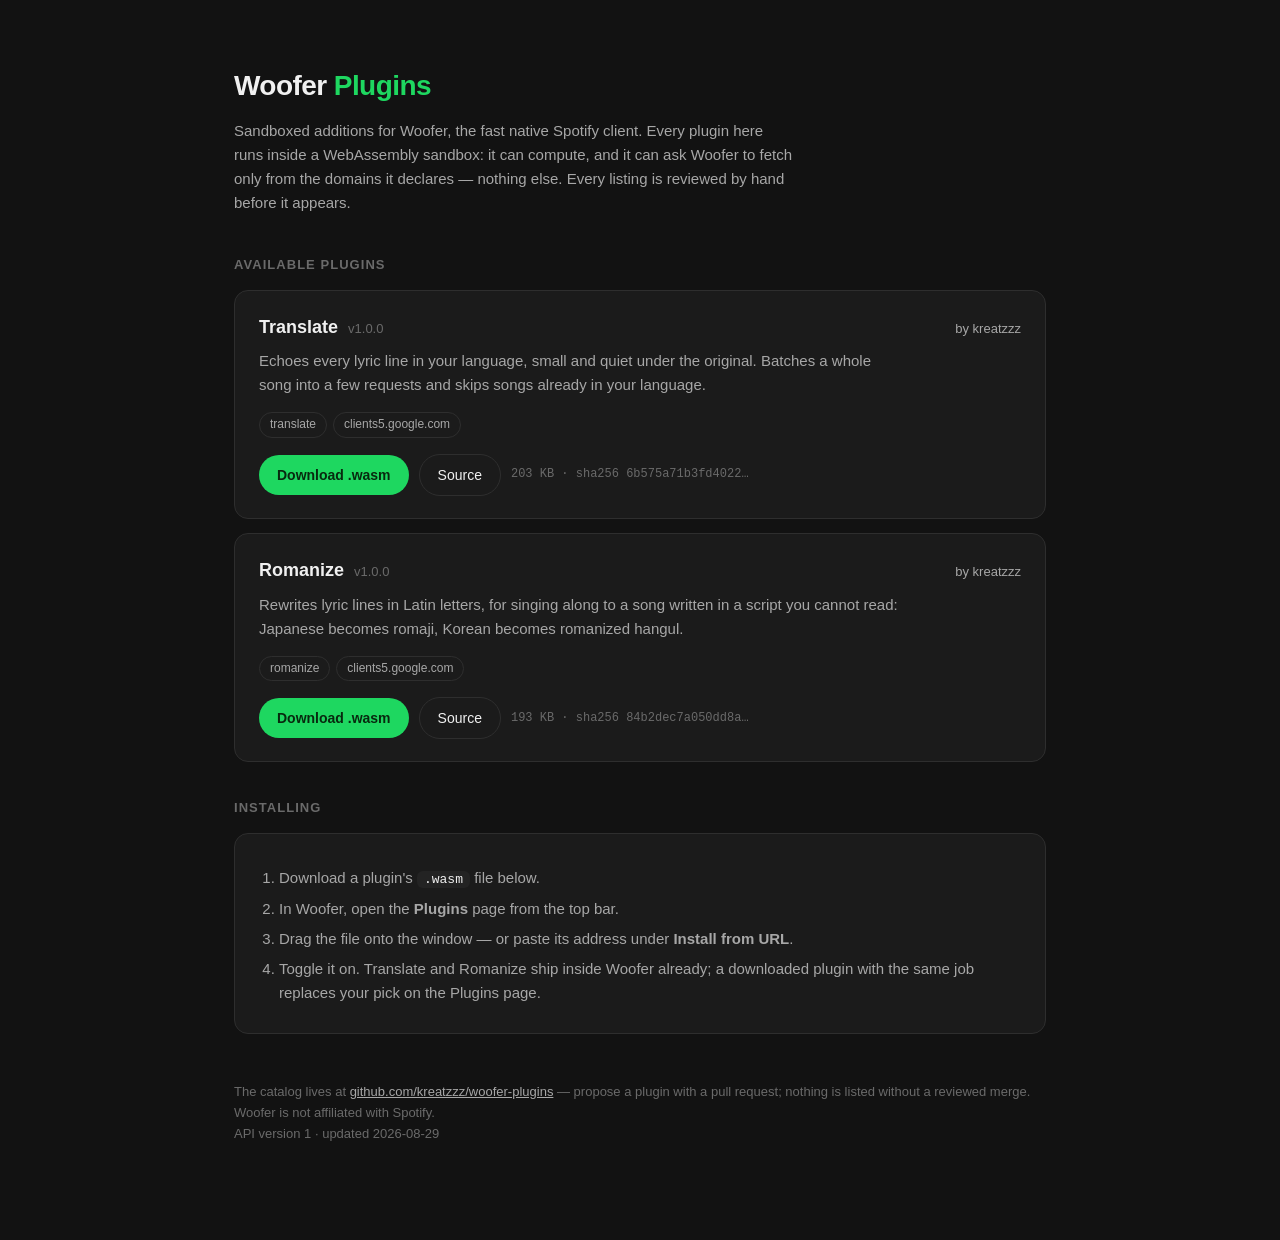
==== index.html @ 0621ac10 "Open the plugin catalog with Translate and Romanize The site is the registry: one static page readin" ====
<!doctype html>
<html lang="en">
<head>
<meta charset="utf-8">
<meta name="viewport" content="width=device-width, initial-scale=1">
<title>Woofer Plugins</title>
<meta name="description" content="Sandboxed plugins for Woofer, the fast native Spotify client.">
<link rel="stylesheet" href="style.css">
</head>
<body>
<div class="wrap">
  <header>
    <div class="logo">Woofer <span>Plugins</span></div>
    <p>Sandboxed additions for Woofer, the fast native Spotify client. Every
    plugin here runs inside a WebAssembly sandbox: it can compute, and it can
    ask Woofer to fetch only from the domains it declares — nothing else.
    Every listing is reviewed by hand before it appears.</p>
  </header>

  <h2>Available plugins</h2>
  <div id="plugins"><p class="desc">Loading the catalog…</p></div>

  <h2>Installing</h2>
  <div class="how">
    <ol>
      <li>Download a plugin's <code>.wasm</code> file below.</li>
      <li>In Woofer, open the <strong>Plugins</strong> page from the top bar.</li>
      <li>Drag the file onto the window — or paste its address under
      <strong>Install from URL</strong>.</li>
      <li>Toggle it on. Translate and Romanize ship inside Woofer already; a
      downloaded plugin with the same job replaces your pick on the Plugins
      page.</li>
    </ol>
  </div>

  <footer>
    The catalog lives at
    <a href="https://github.com/kreatzzz/woofer-plugins">github.com/kreatzzz/woofer-plugins</a>
    — propose a plugin with a pull request; nothing is listed without a
    reviewed merge. Woofer is not affiliated with Spotify.<br>
    API version 1 · <span id="updated"></span>
  </footer>
</div>
<script src="main.js"></script>
</body>
</html>
---- style.css ----
:root {
  --bg: #121212; --panel: #1b1b1b; --panel-hover: #232323;
  --text: #f0f0f0; --secondary: #a7a7a7; --dim: #6a6a6a;
  --accent: #1ed760; --accent-text: #08290f; --outline: #2e2e2e;
}
* { box-sizing: border-box; margin: 0; padding: 0; }
body {
  background: var(--bg); color: var(--text);
  font: 15px/1.6 -apple-system, "Segoe UI", Roboto, Helvetica, Arial, sans-serif;
  -webkit-font-smoothing: antialiased;
}
.wrap { max-width: 860px; margin: 0 auto; padding: 64px 24px 96px; }
header { margin-bottom: 40px; }
.logo { font-size: 28px; font-weight: 700; letter-spacing: -0.02em; }
.logo span { color: var(--accent); }
header p { color: var(--secondary); max-width: 560px; margin-top: 10px; }
h2 {
  font-size: 13px; font-weight: 600; text-transform: uppercase;
  letter-spacing: 0.08em; color: var(--dim); margin: 36px 0 14px;
}
.plugin {
  background: var(--panel); border: 1px solid var(--outline); border-radius: 14px;
  padding: 22px 24px; margin-bottom: 14px;
}
.plugin:hover { background: var(--panel-hover); }
.row { display: flex; align-items: baseline; gap: 10px; flex-wrap: wrap; }
.name { font-size: 18px; font-weight: 650; }
.version { color: var(--dim); font-size: 13px; }
.publisher { color: var(--secondary); font-size: 13px; margin-left: auto; }
.desc { color: var(--secondary); margin: 8px 0 14px; max-width: 640px; }
.chip {
  display: inline-block; font-size: 12px; color: var(--secondary);
  border: 1px solid var(--outline); border-radius: 999px; padding: 2px 10px; margin-right: 6px;
}
.actions { margin-top: 16px; display: flex; gap: 10px; align-items: center; flex-wrap: wrap; }
.button {
  display: inline-block; background: var(--accent); color: var(--accent-text);
  font-weight: 600; font-size: 14px; text-decoration: none;
  border-radius: 999px; padding: 9px 18px;
}
.button:hover { filter: brightness(1.08); }
.button.ghost {
  background: transparent; color: var(--text);
  border: 1px solid var(--outline); font-weight: 500;
}
.button.ghost:hover { border-color: var(--secondary); }
.digest { color: var(--dim); font-size: 12px; font-family: ui-monospace, monospace; }
.how {
  background: var(--panel); border: 1px solid var(--outline); border-radius: 14px;
  padding: 22px 24px; color: var(--secondary);
}
.how ol { margin: 10px 0 0 20px; }
.how li { margin: 6px 0; }
.how code {
  background: var(--panel-hover); border-radius: 6px; padding: 1px 7px;
  font-size: 13px; color: var(--text);
}
footer { margin-top: 48px; color: var(--dim); font-size: 13px; }
footer a { color: var(--secondary); }
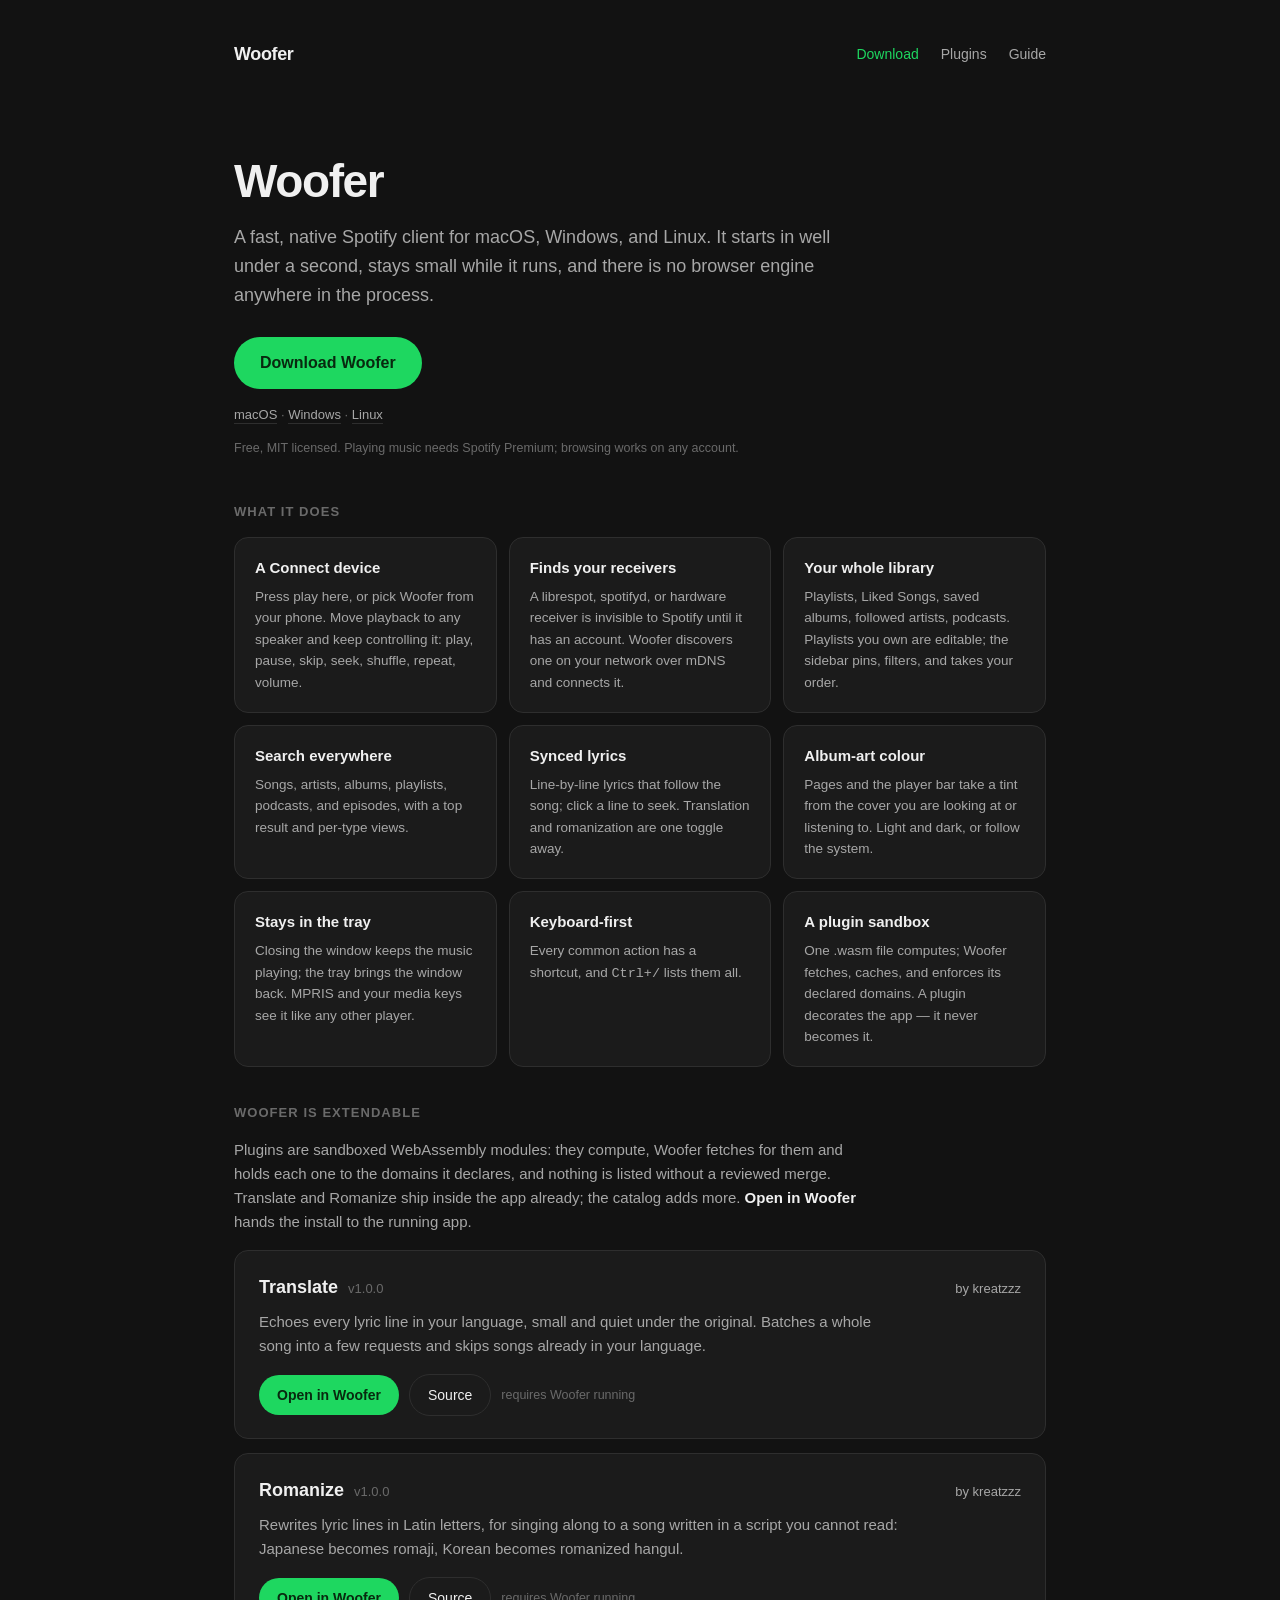
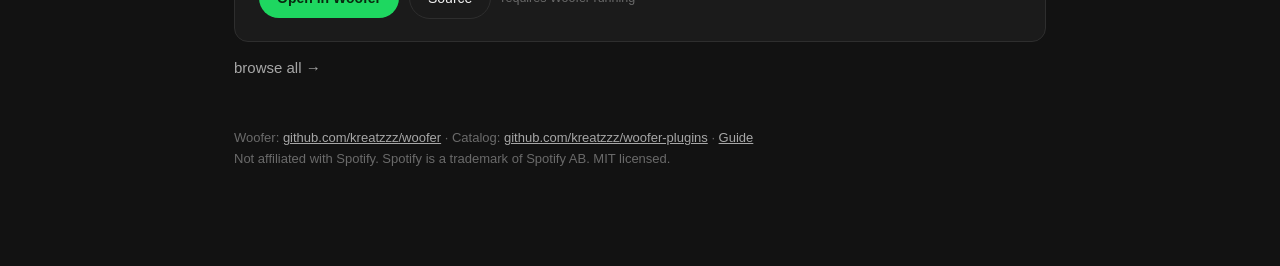
==== commit 2de22c50: "Reshape the site around the app download, and sync the catalog The landing page sells Woofer first w" ====
--- a/index.html
+++ b/index.html
@@ -3,42 +3,112 @@
 <head>
 <meta charset="utf-8">
 <meta name="viewport" content="width=device-width, initial-scale=1">
-<title>Woofer Plugins</title>
-<meta name="description" content="Sandboxed plugins for Woofer, the fast native Spotify client.">
+<title>Woofer — a fast, native Spotify client</title>
+<meta name="description" content="Woofer is a fast, native Spotify client for macOS, Windows, and Linux, extendable with sandboxed plugins.">
 <link rel="stylesheet" href="style.css">
 </head>
 <body>
 <div class="wrap">
-  <header>
-    <div class="logo">Woofer <span>Plugins</span></div>
-    <p>Sandboxed additions for Woofer, the fast native Spotify client. Every
-    plugin here runs inside a WebAssembly sandbox: it can compute, and it can
-    ask Woofer to fetch only from the domains it declares — nothing else.
-    Every listing is reviewed by hand before it appears.</p>
-  </header>
+  <nav class="nav">
+    <a class="nav-logo" href="index.html">Woofer</a>
+    <div class="nav-links">
+      <a href="index.html" aria-current="page">Download</a>
+      <a href="plugins.html">Plugins</a>
+      <a href="guide.html">Guide</a>
+    </div>
+  </nav>
 
-  <h2>Available plugins</h2>
-  <div id="plugins"><p class="desc">Loading the catalog…</p></div>
+  <section class="hero">
+    <h1>Woofer</h1>
+    <p class="pitch">A fast, native Spotify client for macOS, Windows, and
+    Linux. It starts in well under a second, stays small while it runs, and
+    there is no browser engine anywhere in the process.</p>
+    <!-- Per-OS asset URLs embed the version
+         (…/releases/latest/download/woofer-vX-macos-universal.dmg and
+         siblings), so they can only be written once a release exists.
+         Every button below points at the releases page; with the first
+         tagged release, swap the OS links for exact asset URLs. -->
+    <div class="cta-row">
+      <a class="button cta" href="https://github.com/kreatzzz/woofer/releases/latest">Download Woofer</a>
+    </div>
+    <p class="os-links">
+      <a href="https://github.com/kreatzzz/woofer/releases/latest">macOS</a> ·
+      <a href="https://github.com/kreatzzz/woofer/releases/latest">Windows</a> ·
+      <a href="https://github.com/kreatzzz/woofer/releases/latest">Linux</a>
+    </p>
+    <p class="fineprint">Free, MIT licensed. Playing music needs Spotify
+    Premium; browsing works on any account.</p>
+  </section>
 
-  <h2>Installing</h2>
-  <div class="how">
-    <ol>
-      <li>Download a plugin's <code>.wasm</code> file below.</li>
-      <li>In Woofer, open the <strong>Plugins</strong> page from the top bar.</li>
-      <li>Drag the file onto the window — or paste its address under
-      <strong>Install from URL</strong>.</li>
-      <li>Toggle it on. Translate and Romanize ship inside Woofer already; a
-      downloaded plugin with the same job replaces your pick on the Plugins
-      page.</li>
-    </ol>
+  <h2>What it does</h2>
+  <div class="grid">
+    <div class="feature">
+      <h3>A Connect device</h3>
+      <p>Press play here, or pick Woofer from your phone. Move playback to
+      any speaker and keep controlling it: play, pause, skip, seek,
+      shuffle, repeat, volume.</p>
+    </div>
+    <div class="feature">
+      <h3>Finds your receivers</h3>
+      <p>A librespot, spotifyd, or hardware receiver is invisible to
+      Spotify until it has an account. Woofer discovers one on your
+      network over mDNS and connects it.</p>
+    </div>
+    <div class="feature">
+      <h3>Your whole library</h3>
+      <p>Playlists, Liked Songs, saved albums, followed artists, podcasts.
+      Playlists you own are editable; the sidebar pins, filters, and takes
+      your order.</p>
+    </div>
+    <div class="feature">
+      <h3>Search everywhere</h3>
+      <p>Songs, artists, albums, playlists, podcasts, and episodes, with a
+      top result and per-type views.</p>
+    </div>
+    <div class="feature">
+      <h3>Synced lyrics</h3>
+      <p>Line-by-line lyrics that follow the song; click a line to seek.
+      Translation and romanization are one toggle away.</p>
+    </div>
+    <div class="feature">
+      <h3>Album-art colour</h3>
+      <p>Pages and the player bar take a tint from the cover you are
+      looking at or listening to. Light and dark, or follow the system.</p>
+    </div>
+    <div class="feature">
+      <h3>Stays in the tray</h3>
+      <p>Closing the window keeps the music playing; the tray brings the
+      window back. MPRIS and your media keys see it like any other
+      player.</p>
+    </div>
+    <div class="feature">
+      <h3>Keyboard-first</h3>
+      <p>Every common action has a shortcut, and <code>Ctrl+/</code> lists
+      them all.</p>
+    </div>
+    <div class="feature">
+      <h3>A plugin sandbox</h3>
+      <p>One .wasm file computes; Woofer fetches, caches, and enforces its
+      declared domains. A plugin decorates the app — it never becomes
+      it.</p>
+    </div>
   </div>
 
+  <h2>Woofer is extendable</h2>
+  <p class="section-lead">Plugins are sandboxed WebAssembly modules: they
+  compute, Woofer fetches for them and holds each one to the domains it
+  declares, and nothing is listed without a reviewed merge. Translate and
+  Romanize ship inside the app already; the catalog adds more.
+  <strong>Open in Woofer</strong> hands the install to the running app.</p>
+  <div id="featured"><p class="desc">Loading the catalog…</p></div>
+  <p><a class="quiet-link" href="plugins.html">browse all →</a></p>
+
   <footer>
-    The catalog lives at
-    <a href="https://github.com/kreatzzz/woofer-plugins">github.com/kreatzzz/woofer-plugins</a>
-    — propose a plugin with a pull request; nothing is listed without a
-    reviewed merge. Woofer is not affiliated with Spotify.<br>
-    API version 1 · <span id="updated"></span>
+    Woofer: <a href="https://github.com/kreatzzz/woofer">github.com/kreatzzz/woofer</a>
+    · Catalog: <a href="https://github.com/kreatzzz/woofer-plugins">github.com/kreatzzz/woofer-plugins</a>
+    · <a href="guide.html">Guide</a><br>
+    Not affiliated with Spotify. Spotify is a trademark of Spotify AB.
+    MIT licensed.
   </footer>
 </div>
 <script src="main.js"></script>
--- a/style.css
+++ b/style.css
@@ -9,15 +9,60 @@
   font: 15px/1.6 -apple-system, "Segoe UI", Roboto, Helvetica, Arial, sans-serif;
   -webkit-font-smoothing: antialiased;
 }
-.wrap { max-width: 860px; margin: 0 auto; padding: 64px 24px 96px; }
+.wrap { max-width: 860px; margin: 0 auto; padding: 40px 24px 96px; }
+
+/* the shared site nav: Download · Plugins · Guide */
+.nav {
+  display: flex; align-items: center; justify-content: space-between;
+  margin-bottom: 48px;
+}
+.nav-logo {
+  font-size: 18px; font-weight: 700; letter-spacing: -0.02em;
+  color: var(--text); text-decoration: none;
+}
+.nav-links { display: flex; gap: 22px; }
+.nav-links a { color: var(--secondary); text-decoration: none; font-size: 14px; }
+.nav-links a:hover { color: var(--text); }
+.nav-links a[aria-current="page"] { color: var(--accent); }
+
+/* page intro under the nav */
+header h1 { font-size: 26px; font-weight: 700; letter-spacing: -0.02em; }
+header p { color: var(--secondary); max-width: 560px; margin-top: 10px; }
 header { margin-bottom: 40px; }
-.logo { font-size: 28px; font-weight: 700; letter-spacing: -0.02em; }
-.logo span { color: var(--accent); }
-header p { color: var(--secondary); max-width: 560px; margin-top: 10px; }
+header a { color: var(--text); text-underline-offset: 3px; text-decoration-color: var(--outline); }
+header a:hover { text-decoration-color: var(--secondary); }
+
 h2 {
   font-size: 13px; font-weight: 600; text-transform: uppercase;
   letter-spacing: 0.08em; color: var(--dim); margin: 36px 0 14px;
 }
+.section-lead { color: var(--secondary); max-width: 640px; margin: 0 0 16px; }
+.section-lead strong { color: var(--text); }
+
+/* the landing hero */
+.hero { padding: 40px 0 8px; }
+.hero h1 { font-size: 46px; font-weight: 700; letter-spacing: -0.03em; line-height: 1.05; }
+.pitch { color: var(--secondary); font-size: 18px; max-width: 620px; margin: 18px 0 28px; }
+.cta-row { display: flex; gap: 12px; align-items: center; flex-wrap: wrap; }
+.button.cta { font-size: 16px; padding: 13px 26px; }
+.os-links { margin-top: 16px; color: var(--dim); font-size: 13px; }
+.os-links a {
+  color: var(--secondary); text-decoration: none;
+  border-bottom: 1px solid var(--outline); padding-bottom: 1px;
+}
+.os-links a:hover { color: var(--text); border-color: var(--secondary); }
+.fineprint { margin-top: 12px; color: var(--dim); font-size: 12.5px; }
+
+/* the feature grid */
+.grid { display: grid; grid-template-columns: repeat(3, 1fr); gap: 12px; }
+.feature {
+  background: var(--panel); border: 1px solid var(--outline);
+  border-radius: 14px; padding: 18px 20px;
+}
+.feature h3 { font-size: 15px; font-weight: 650; margin-bottom: 6px; }
+.feature p { color: var(--secondary); font-size: 13.5px; }
+
+/* plugin cards, on both the landing teaser and the catalog */
 .plugin {
   background: var(--panel); border: 1px solid var(--outline); border-radius: 14px;
   padding: 22px 24px; margin-bottom: 14px;
@@ -32,6 +77,7 @@
   display: inline-block; font-size: 12px; color: var(--secondary);
   border: 1px solid var(--outline); border-radius: 999px; padding: 2px 10px; margin-right: 6px;
 }
+.chip.cat { color: var(--accent); border-color: #2b5233; }
 .actions { margin-top: 16px; display: flex; gap: 10px; align-items: center; flex-wrap: wrap; }
 .button {
   display: inline-block; background: var(--accent); color: var(--accent-text);
@@ -45,6 +91,11 @@
 }
 .button.ghost:hover { border-color: var(--secondary); }
 .digest { color: var(--dim); font-size: 12px; font-family: ui-monospace, monospace; }
+.note { color: var(--dim); font-size: 12.5px; }
+.quiet-link { color: var(--secondary); text-decoration: none; }
+.quiet-link:hover { color: var(--text); }
+
+/* the install how-to box */
 .how {
   background: var(--panel); border: 1px solid var(--outline); border-radius: 14px;
   padding: 22px 24px; color: var(--secondary);
@@ -55,5 +106,36 @@
   background: var(--panel-hover); border-radius: 6px; padding: 1px 7px;
   font-size: 13px; color: var(--text);
 }
+.how strong { color: var(--text); }
+
+/* the guide: sections with a quiet sticky contents column */
+.guide { display: grid; grid-template-columns: 190px minmax(0, 1fr); gap: 40px; }
+.guide-nav {
+  position: sticky; top: 24px; align-self: start;
+  display: flex; flex-direction: column; gap: 8px;
+}
+.guide-nav a { color: var(--secondary); text-decoration: none; font-size: 14px; }
+.guide-nav a:hover { color: var(--text); }
+.section { margin-bottom: 48px; }
+.section > h2:first-child { margin-top: 0; }
+.guide h3 { font-size: 15px; font-weight: 650; margin: 22px 0 4px; }
+.guide p { color: var(--secondary); margin-bottom: 10px; max-width: 640px; }
+.guide ul, .guide ol { margin: 0 0 12px 20px; }
+.guide li { color: var(--secondary); margin: 4px 0; }
+.guide strong { color: var(--text); }
+.guide code {
+  background: var(--panel-hover); border-radius: 6px; padding: 1px 7px;
+  font-size: 13px; color: var(--text);
+}
+.guide a { color: var(--text); text-underline-offset: 3px; text-decoration-color: var(--outline); }
+.guide a:hover { text-decoration-color: var(--secondary); }
+
 footer { margin-top: 48px; color: var(--dim); font-size: 13px; }
 footer a { color: var(--secondary); }
+
+@media (max-width: 720px) {
+  .grid { grid-template-columns: 1fr; }
+  .hero h1 { font-size: 36px; }
+  .guide { grid-template-columns: 1fr; }
+  .guide-nav { position: static; flex-direction: row; flex-wrap: wrap; gap: 16px; }
+}
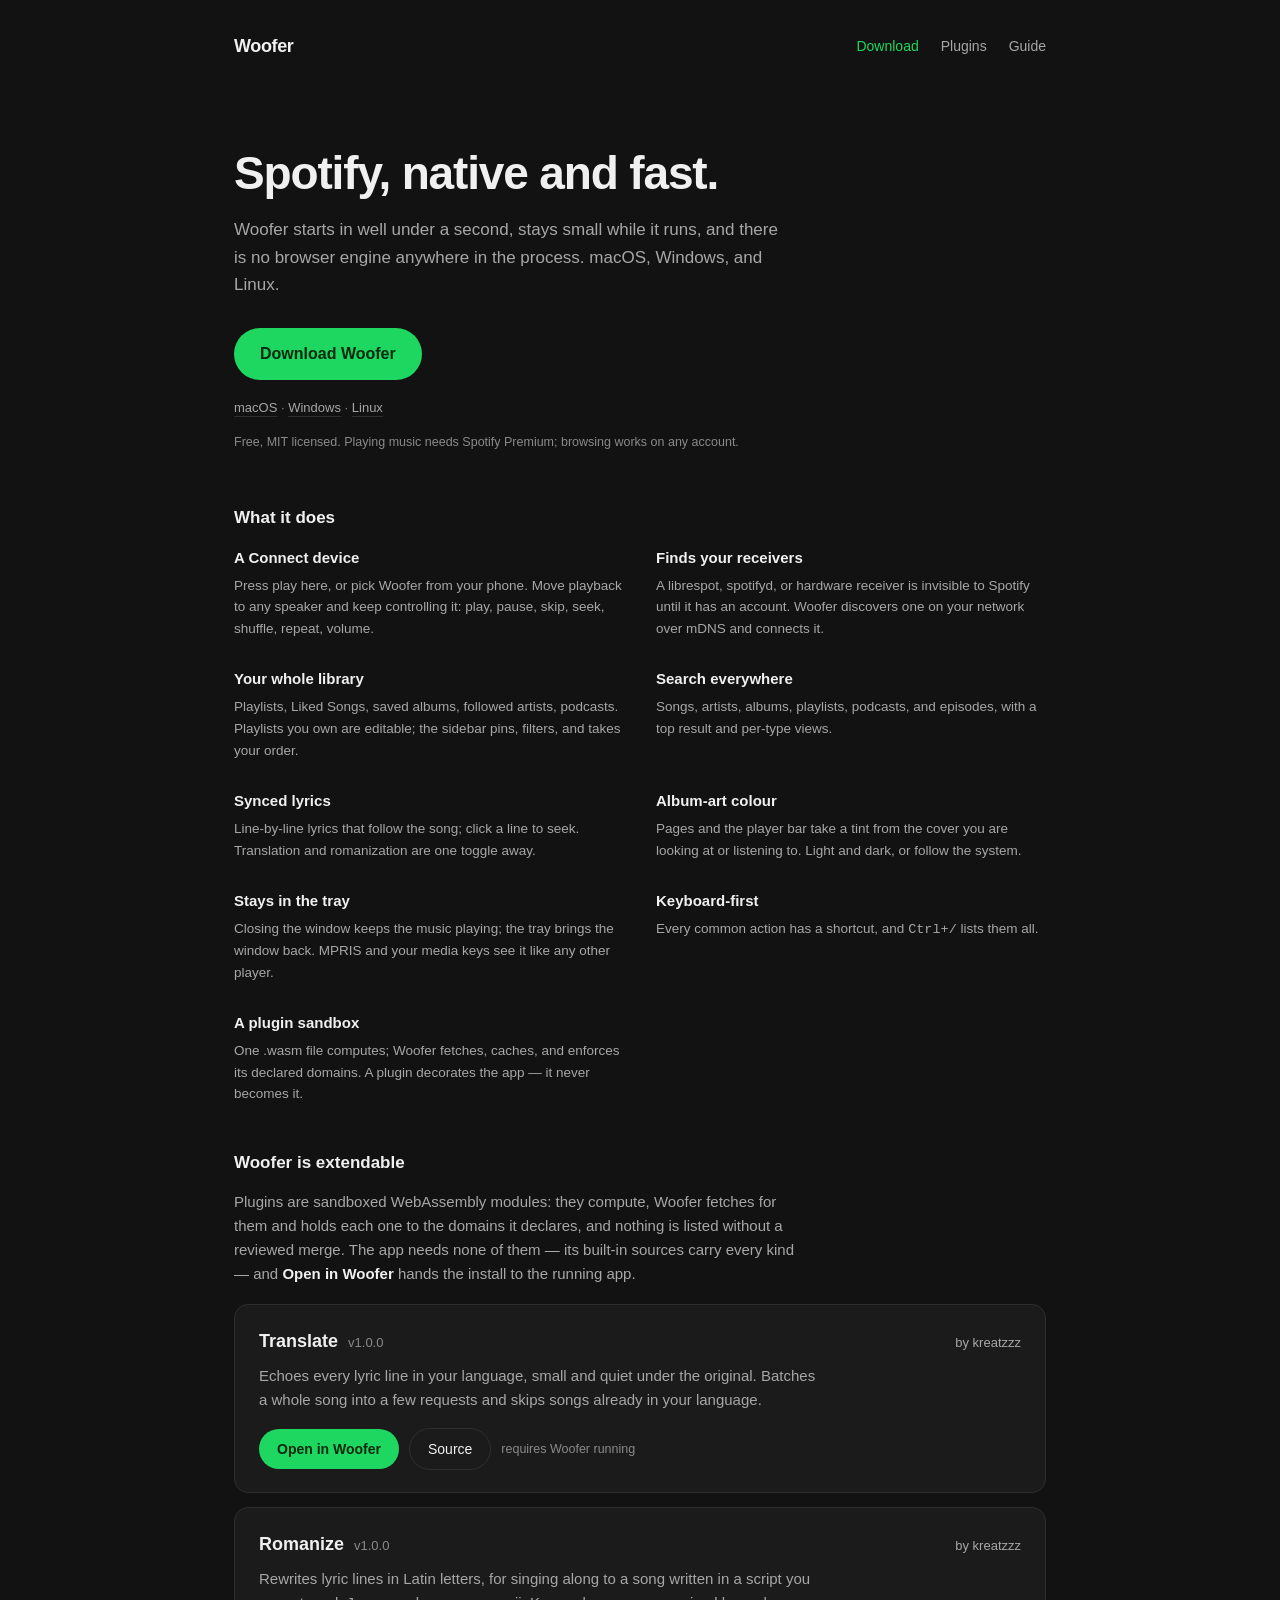
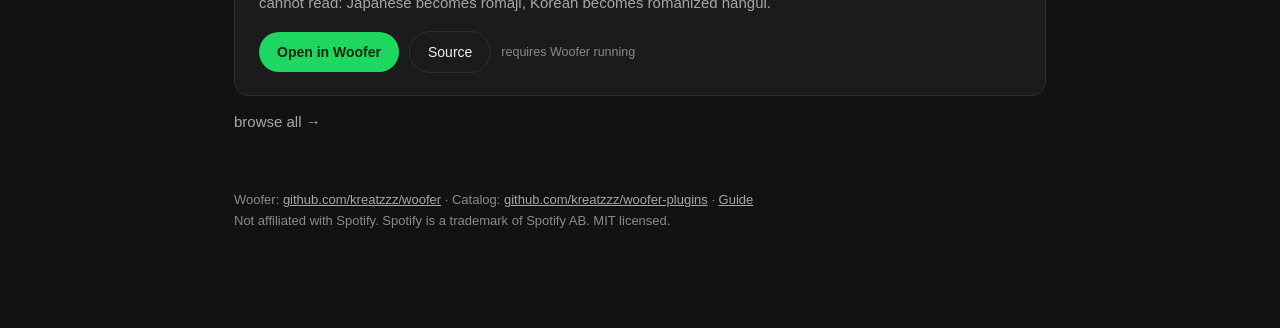
==== commit ebd335f3: "Polish the site: hierarchy, contrast, and one quiet entrance The headline is the promise instead of " ====
--- a/index.html
+++ b/index.html
@@ -19,10 +19,10 @@
   </nav>
 
   <section class="hero">
-    <h1>Woofer</h1>
-    <p class="pitch">A fast, native Spotify client for macOS, Windows, and
-    Linux. It starts in well under a second, stays small while it runs, and
-    there is no browser engine anywhere in the process.</p>
+    <h1>Spotify, native and fast.</h1>
+    <p class="pitch">Woofer starts in well under a second, stays small
+    while it runs, and there is no browser engine anywhere in the process.
+    macOS, Windows, and Linux.</p>
     <!-- Per-OS asset URLs embed the version
          (…/releases/latest/download/woofer-vX-macos-universal.dmg and
          siblings), so they can only be written once a release exists.
@@ -97,8 +97,8 @@
   <h2>Woofer is extendable</h2>
   <p class="section-lead">Plugins are sandboxed WebAssembly modules: they
   compute, Woofer fetches for them and holds each one to the domains it
-  declares, and nothing is listed without a reviewed merge. Translate and
-  Romanize ship inside the app already; the catalog adds more.
+  declares, and nothing is listed without a reviewed merge. The app needs
+  none of them — its built-in sources carry every kind — and
   <strong>Open in Woofer</strong> hands the install to the running app.</p>
   <div id="featured"><p class="desc">Loading the catalog…</p></div>
   <p><a class="quiet-link" href="plugins.html">browse all →</a></p>
--- a/style.css
+++ b/style.css
@@ -1,6 +1,7 @@
 :root {
   --bg: #121212; --panel: #1b1b1b; --panel-hover: #232323;
-  --text: #f0f0f0; --secondary: #a7a7a7; --dim: #6a6a6a;
+  --surface: #181818;
+  --text: #f0f0f0; --secondary: #a7a7a7; --dim: #8a8a8a;
   --accent: #1ed760; --accent-text: #08290f; --outline: #2e2e2e;
 }
 * { box-sizing: border-box; margin: 0; padding: 0; }
@@ -9,70 +10,87 @@
   font: 15px/1.6 -apple-system, "Segoe UI", Roboto, Helvetica, Arial, sans-serif;
   -webkit-font-smoothing: antialiased;
 }
-.wrap { max-width: 860px; margin: 0 auto; padding: 40px 24px 96px; }
+.wrap { max-width: 860px; margin: 0 auto; padding: 32px 24px 96px; }
+
+:focus-visible { outline: 2px solid var(--accent); outline-offset: 2px; border-radius: 4px; }
 
 /* the shared site nav: Download · Plugins · Guide */
 .nav {
   display: flex; align-items: center; justify-content: space-between;
-  margin-bottom: 48px;
+  margin-bottom: 56px;
 }
 .nav-logo {
   font-size: 18px; font-weight: 700; letter-spacing: -0.02em;
   color: var(--text); text-decoration: none;
 }
 .nav-links { display: flex; gap: 22px; }
-.nav-links a { color: var(--secondary); text-decoration: none; font-size: 14px; }
+.nav-links a { color: var(--secondary); text-decoration: none; font-size: 14px; transition: color 150ms ease-out; }
 .nav-links a:hover { color: var(--text); }
 .nav-links a[aria-current="page"] { color: var(--accent); }
 
 /* page intro under the nav */
-header h1 { font-size: 26px; font-weight: 700; letter-spacing: -0.02em; }
-header p { color: var(--secondary); max-width: 560px; margin-top: 10px; }
-header { margin-bottom: 40px; }
+header { margin-bottom: 44px; }
+header h1 { font-size: 26px; font-weight: 700; letter-spacing: -0.02em; text-wrap: balance; }
+header p { color: var(--secondary); max-width: 560px; margin-top: 12px; }
 header a { color: var(--text); text-underline-offset: 3px; text-decoration-color: var(--outline); }
 header a:hover { text-decoration-color: var(--secondary); }
 
+/* section headings: sentence case, the type carries the hierarchy */
 h2 {
-  font-size: 13px; font-weight: 600; text-transform: uppercase;
-  letter-spacing: 0.08em; color: var(--dim); margin: 36px 0 14px;
+  font-size: 17px; font-weight: 650; color: var(--text);
+  margin: 44px 0 14px; text-wrap: balance;
 }
-.section-lead { color: var(--secondary); max-width: 640px; margin: 0 0 16px; }
+.section-lead { color: var(--secondary); max-width: 560px; margin: 0 0 18px; }
 .section-lead strong { color: var(--text); }
 
-/* the landing hero */
-.hero { padding: 40px 0 8px; }
-.hero h1 { font-size: 46px; font-weight: 700; letter-spacing: -0.03em; line-height: 1.05; }
-.pitch { color: var(--secondary); font-size: 18px; max-width: 620px; margin: 18px 0 28px; }
+/* the landing hero: the headline is the promise, not the name */
+.hero { padding: 32px 0 8px; }
+.hero h1 {
+  font-size: clamp(32px, 5vw, 46px); font-weight: 700; letter-spacing: -0.025em;
+  line-height: 1.08; text-wrap: balance; max-width: 640px;
+}
+.pitch { color: var(--secondary); font-size: 17px; max-width: 560px; margin: 18px 0 30px; }
 .cta-row { display: flex; gap: 12px; align-items: center; flex-wrap: wrap; }
 .button.cta { font-size: 16px; padding: 13px 26px; }
-.os-links { margin-top: 16px; color: var(--dim); font-size: 13px; }
+.os-links { margin-top: 18px; color: var(--dim); font-size: 13px; }
 .os-links a {
   color: var(--secondary); text-decoration: none;
   border-bottom: 1px solid var(--outline); padding-bottom: 1px;
+  transition: color 150ms ease-out, border-color 150ms ease-out;
 }
 .os-links a:hover { color: var(--text); border-color: var(--secondary); }
-.fineprint { margin-top: 12px; color: var(--dim); font-size: 12.5px; }
+.fineprint { margin-top: 14px; color: var(--dim); font-size: 12.5px; }
 
-/* the feature grid */
-.grid { display: grid; grid-template-columns: repeat(3, 1fr); gap: 12px; }
-.feature {
-  background: var(--panel); border: 1px solid var(--outline);
-  border-radius: 14px; padding: 18px 20px;
+/* one quiet entrance, and only on the hero; still shows without it */
+@media (prefers-reduced-motion: no-preference) {
+  .hero > * {
+    opacity: 0; transform: translateY(12px);
+    animation: arrive 400ms cubic-bezier(0.22, 1, 0.36, 1) forwards;
+  }
+  .hero > :nth-child(2) { animation-delay: 60ms; }
+  .hero > :nth-child(3) { animation-delay: 120ms; }
+  .hero > :nth-child(4) { animation-delay: 180ms; }
+  .hero > :nth-child(5) { animation-delay: 240ms; }
+  @keyframes arrive { to { opacity: 1; transform: none; } }
 }
-.feature h3 { font-size: 15px; font-weight: 650; margin-bottom: 6px; }
+
+/* what it does: a quiet grid of text blocks, no card chrome */
+.grid { display: grid; grid-template-columns: repeat(auto-fit, minmax(260px, 1fr)); gap: 28px 32px; }
+.feature h3 { font-size: 15px; font-weight: 650; margin-bottom: 5px; }
 .feature p { color: var(--secondary); font-size: 13.5px; }
 
 /* plugin cards, on both the landing teaser and the catalog */
 .plugin {
   background: var(--panel); border: 1px solid var(--outline); border-radius: 14px;
   padding: 22px 24px; margin-bottom: 14px;
+  transition: background 150ms ease-out;
 }
 .plugin:hover { background: var(--panel-hover); }
 .row { display: flex; align-items: baseline; gap: 10px; flex-wrap: wrap; }
 .name { font-size: 18px; font-weight: 650; }
 .version { color: var(--dim); font-size: 13px; }
 .publisher { color: var(--secondary); font-size: 13px; margin-left: auto; }
-.desc { color: var(--secondary); margin: 8px 0 14px; max-width: 640px; }
+.desc { color: var(--secondary); margin: 8px 0 14px; max-width: 560px; }
 .chip {
   display: inline-block; font-size: 12px; color: var(--secondary);
   border: 1px solid var(--outline); border-radius: 999px; padding: 2px 10px; margin-right: 6px;
@@ -83,16 +101,18 @@
   display: inline-block; background: var(--accent); color: var(--accent-text);
   font-weight: 600; font-size: 14px; text-decoration: none;
   border-radius: 999px; padding: 9px 18px;
+  transition: filter 150ms ease-out;
 }
 .button:hover { filter: brightness(1.08); }
 .button.ghost {
   background: transparent; color: var(--text);
   border: 1px solid var(--outline); font-weight: 500;
+  transition: border-color 150ms ease-out;
 }
 .button.ghost:hover { border-color: var(--secondary); }
 .digest { color: var(--dim); font-size: 12px; font-family: ui-monospace, monospace; }
 .note { color: var(--dim); font-size: 12.5px; }
-.quiet-link { color: var(--secondary); text-decoration: none; }
+.quiet-link { color: var(--secondary); text-decoration: none; transition: color 150ms ease-out; }
 .quiet-link:hover { color: var(--text); }
 
 /* the install how-to box */
@@ -114,14 +134,14 @@
   position: sticky; top: 24px; align-self: start;
   display: flex; flex-direction: column; gap: 8px;
 }
-.guide-nav a { color: var(--secondary); text-decoration: none; font-size: 14px; }
+.guide-nav a { color: var(--secondary); text-decoration: none; font-size: 14px; transition: color 150ms ease-out; }
 .guide-nav a:hover { color: var(--text); }
 .section { margin-bottom: 48px; }
 .section > h2:first-child { margin-top: 0; }
 .guide h3 { font-size: 15px; font-weight: 650; margin: 22px 0 4px; }
-.guide p { color: var(--secondary); margin-bottom: 10px; max-width: 640px; }
+.guide p { color: var(--secondary); margin-bottom: 10px; max-width: 560px; }
 .guide ul, .guide ol { margin: 0 0 12px 20px; }
-.guide li { color: var(--secondary); margin: 4px 0; }
+.guide li { color: var(--secondary); margin: 4px 0; max-width: 560px; }
 .guide strong { color: var(--text); }
 .guide code {
   background: var(--panel-hover); border-radius: 6px; padding: 1px 7px;
@@ -130,12 +150,13 @@
 .guide a { color: var(--text); text-underline-offset: 3px; text-decoration-color: var(--outline); }
 .guide a:hover { text-decoration-color: var(--secondary); }
 
-footer { margin-top: 48px; color: var(--dim); font-size: 13px; }
+footer { margin-top: 56px; color: var(--dim); font-size: 13px; }
 footer a { color: var(--secondary); }
 
 @media (max-width: 720px) {
-  .grid { grid-template-columns: 1fr; }
-  .hero h1 { font-size: 36px; }
+  .wrap { padding-top: 24px; }
+  .grid { grid-template-columns: 1fr; gap: 20px; }
+  .hero h1 { font-size: 34px; }
   .guide { grid-template-columns: 1fr; }
   .guide-nav { position: static; flex-direction: row; flex-wrap: wrap; gap: 16px; }
 }
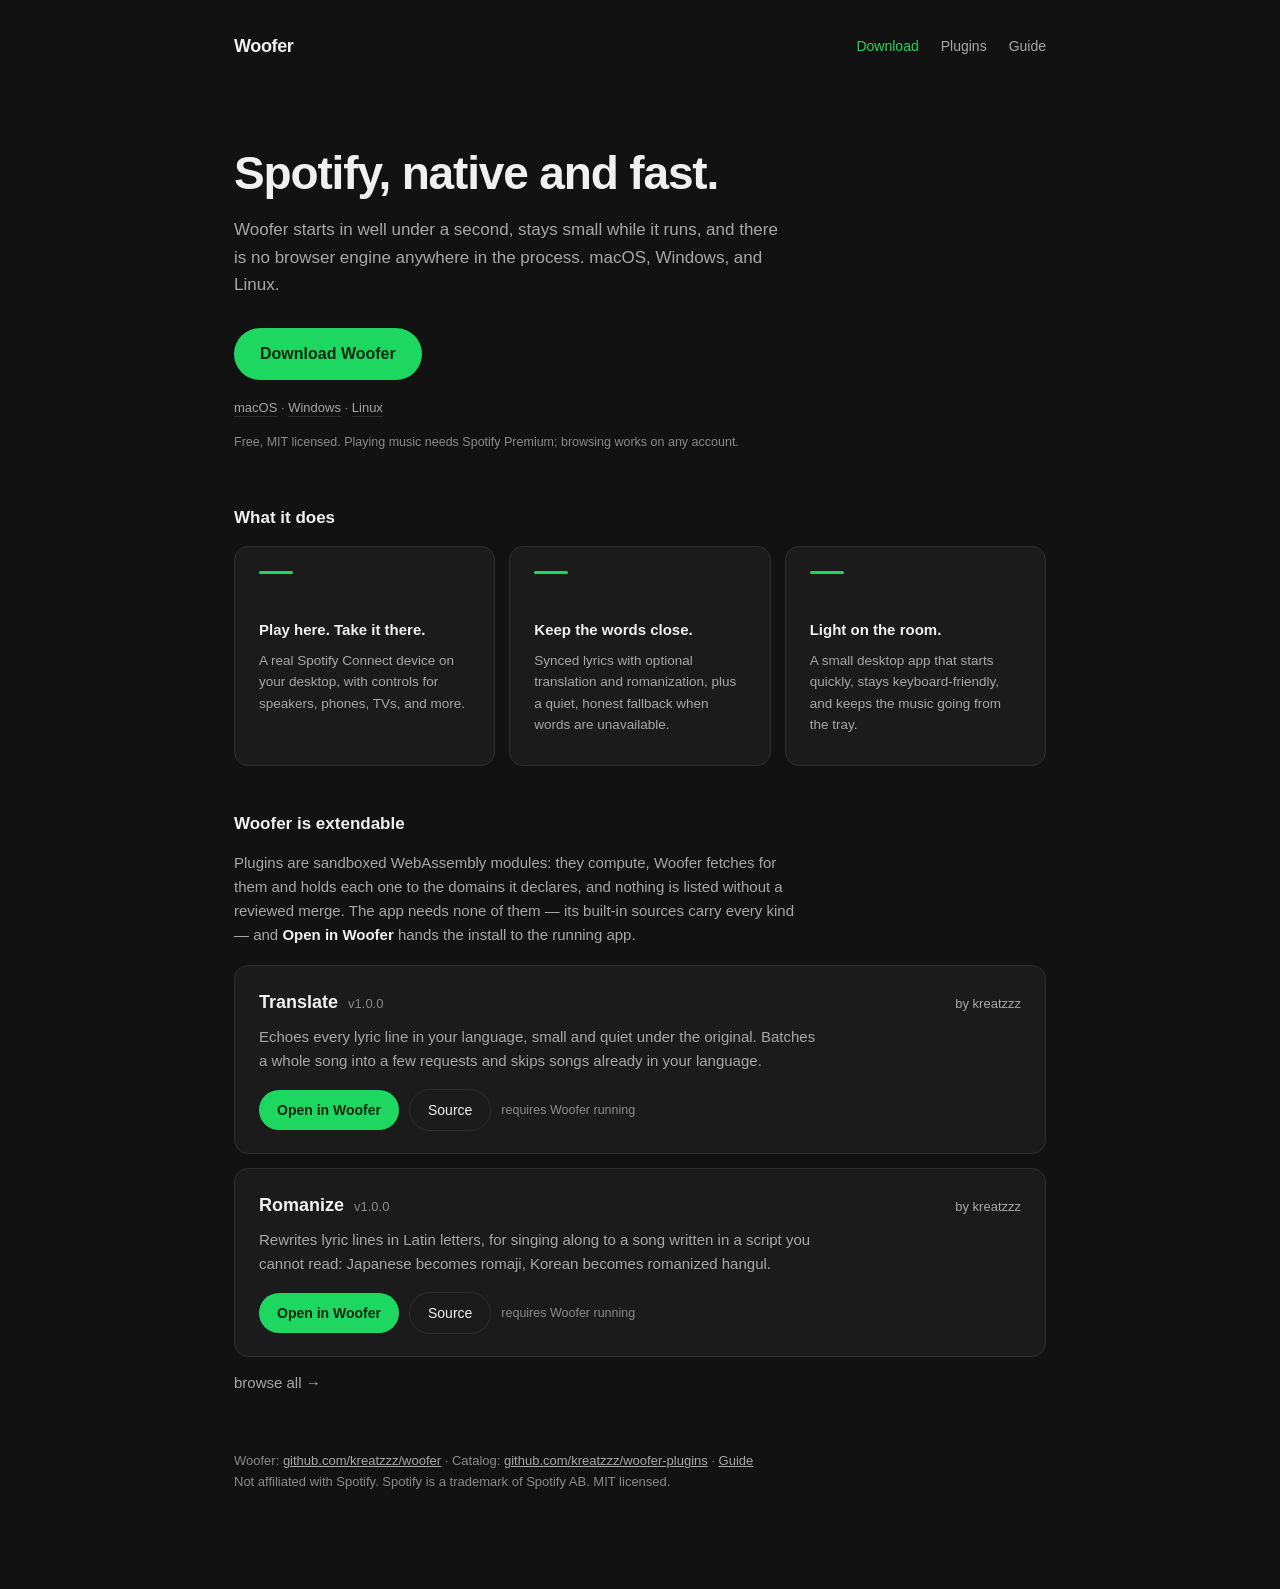
==== commit 774f3cbb: "Align homepage feature cards" ====
--- a/index.html
+++ b/index.html
@@ -43,54 +43,19 @@
   <h2>What it does</h2>
   <div class="grid">
     <div class="feature">
-      <h3>A Connect device</h3>
-      <p>Press play here, or pick Woofer from your phone. Move playback to
-      any speaker and keep controlling it: play, pause, skip, seek,
-      shuffle, repeat, volume.</p>
+      <h3>Play here. Take it there.</h3>
+      <p>A real Spotify Connect device on your desktop, with controls for
+      speakers, phones, TVs, and more.</p>
     </div>
     <div class="feature">
-      <h3>Finds your receivers</h3>
-      <p>A librespot, spotifyd, or hardware receiver is invisible to
-      Spotify until it has an account. Woofer discovers one on your
-      network over mDNS and connects it.</p>
+      <h3>Keep the words close.</h3>
+      <p>Synced lyrics with optional translation and romanization, plus a
+      quiet, honest fallback when words are unavailable.</p>
     </div>
     <div class="feature">
-      <h3>Your whole library</h3>
-      <p>Playlists, Liked Songs, saved albums, followed artists, podcasts.
-      Playlists you own are editable; the sidebar pins, filters, and takes
-      your order.</p>
-    </div>
-    <div class="feature">
-      <h3>Search everywhere</h3>
-      <p>Songs, artists, albums, playlists, podcasts, and episodes, with a
-      top result and per-type views.</p>
-    </div>
-    <div class="feature">
-      <h3>Synced lyrics</h3>
-      <p>Line-by-line lyrics that follow the song; click a line to seek.
-      Translation and romanization are one toggle away.</p>
-    </div>
-    <div class="feature">
-      <h3>Album-art colour</h3>
-      <p>Pages and the player bar take a tint from the cover you are
-      looking at or listening to. Light and dark, or follow the system.</p>
-    </div>
-    <div class="feature">
-      <h3>Stays in the tray</h3>
-      <p>Closing the window keeps the music playing; the tray brings the
-      window back. MPRIS and your media keys see it like any other
-      player.</p>
-    </div>
-    <div class="feature">
-      <h3>Keyboard-first</h3>
-      <p>Every common action has a shortcut, and <code>Ctrl+/</code> lists
-      them all.</p>
-    </div>
-    <div class="feature">
-      <h3>A plugin sandbox</h3>
-      <p>One .wasm file computes; Woofer fetches, caches, and enforces its
-      declared domains. A plugin decorates the app — it never becomes
-      it.</p>
+      <h3>Light on the room.</h3>
+      <p>A small desktop app that starts quickly, stays keyboard-friendly,
+      and keeps the music going from the tray.</p>
     </div>
   </div>
 
--- a/style.css
+++ b/style.css
@@ -74,9 +74,29 @@
   @keyframes arrive { to { opacity: 1; transform: none; } }
 }
 
-/* what it does: a quiet grid of text blocks, no card chrome */
-.grid { display: grid; grid-template-columns: repeat(auto-fit, minmax(260px, 1fr)); gap: 28px 32px; }
-.feature h3 { font-size: 15px; font-weight: 650; margin-bottom: 5px; }
+/* three listener-facing promises, kept in one row on wider screens. */
+.grid {
+  display: grid;
+  grid-template-columns: repeat(3, minmax(0, 1fr));
+  gap: 14px;
+}
+.feature {
+  min-height: 220px;
+  padding: 24px;
+  border: 1px solid var(--outline);
+  border-radius: 14px;
+  background: var(--panel);
+}
+.feature::before {
+  display: block;
+  width: 34px;
+  height: 3px;
+  margin-bottom: 44px;
+  border-radius: 999px;
+  background: var(--accent);
+  content: "";
+}
+.feature h3 { font-size: 15px; font-weight: 650; margin-bottom: 8px; }
 .feature p { color: var(--secondary); font-size: 13.5px; }
 
 /* plugin cards, on both the landing teaser and the catalog */
@@ -160,3 +180,9 @@
   .guide { grid-template-columns: 1fr; }
   .guide-nav { position: static; flex-direction: row; flex-wrap: wrap; gap: 16px; }
 }
+
+@media (min-width: 721px) and (max-width: 900px) {
+  .grid { grid-template-columns: repeat(3, minmax(0, 1fr)); }
+  .feature { min-height: 250px; padding: 20px; }
+  .feature::before { margin-bottom: 32px; }
+}
